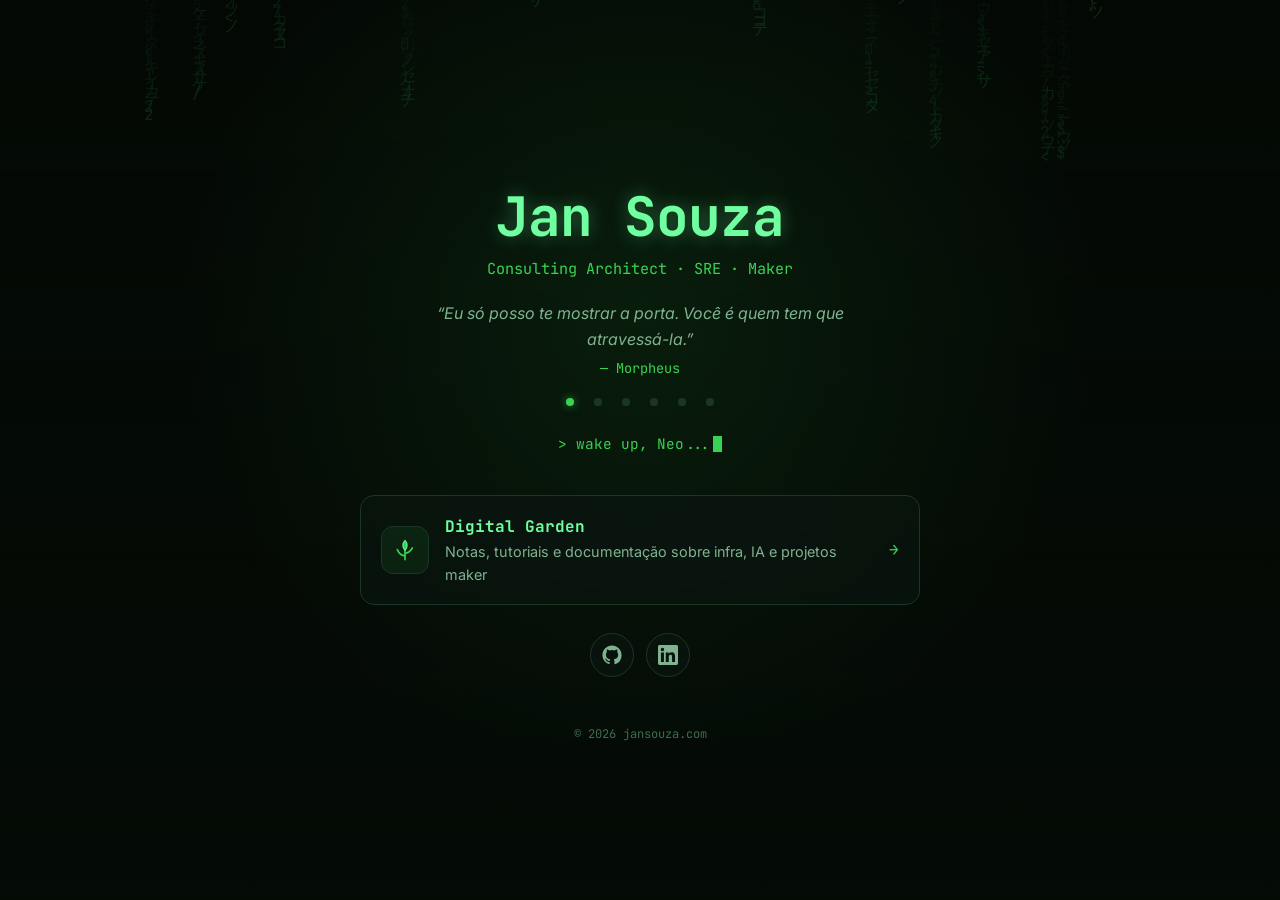
==== index.html @ 9cabb26e "add favicon and apple touch icon; create index.html structure" ====
<!doctype html>
<html lang="pt-BR">
<head>
  <meta charset="utf-8">
  <meta name="viewport" content="width=device-width, initial-scale=1">
  <title>Jan Souza</title>
  <meta name="description" content="Jan Souza: Consulting Architect, SRE e maker. Notas sobre infraestrutura, IA, automação e invenções de fim de semana.">
  <meta name="theme-color" content="#050b06">

  <meta property="og:type" content="website">
  <meta property="og:url" content="https://jansouza.com/">
  <meta property="og:title" content="Jan Souza">
  <meta property="og:description" content="Consulting Architect, SRE e maker.">
  <meta name="twitter:card" content="summary">

  <link rel="icon" href="/favicon.ico" sizes="any">
  <link rel="icon" href="/favicon.svg" type="image/svg+xml">
  <link rel="apple-touch-icon" href="/apple-touch-icon.png">

  <link rel="preconnect" href="https://fonts.googleapis.com">
  <link rel="preconnect" href="https://fonts.gstatic.com" crossorigin>
  <link href="https://fonts.googleapis.com/css2?family=JetBrains+Mono:wght@500;700&family=Inter:wght@400;500;600&display=swap" rel="stylesheet">

  <style>
    :root {
      --bg: #050b06;
      --bg-raised: rgba(11, 22, 16, 0.72);
      --text: #d7f5df;
      --muted: #7fb390;
      --accent: #39d353;
      --accent-strong: #6fffa0;
      --border: #1c3626;
      --mono: "JetBrains Mono", "SFMono-Regular", Consolas, Menlo, monospace;
      --sans: "Inter", "Helvetica Neue", Helvetica, Arial, sans-serif;
    }

    *, *::before, *::after { box-sizing: border-box; }

    html, body { height: 100%; }

    body {
      margin: 0;
      font-family: var(--sans);
      font-size: 16px;
      line-height: 1.6;
      color: var(--text);
      background: var(--bg);
      -webkit-font-smoothing: antialiased;
      overflow-x: hidden;
    }

    /* Fundo: chuva de caracteres + brilho radial */
    #rain {
      position: fixed;
      inset: 0;
      width: 100%;
      height: 100%;
      z-index: 0;
      opacity: 0.35;
    }

    .glow {
      position: fixed;
      inset: 0;
      z-index: 0;
      pointer-events: none;
      background:
        radial-gradient(60vmax 60vmax at 50% 35%, rgba(57, 211, 83, 0.10), transparent 60%),
        linear-gradient(to bottom, rgba(5, 11, 6, 0.2), rgba(5, 11, 6, 0.85));
    }

    main {
      position: relative;
      z-index: 1;
      min-height: 100%;
      display: flex;
      flex-direction: column;
      align-items: center;
      justify-content: center;
      padding: 64px 16px 32px;
    }

    .hero {
      width: 100%;
      max-width: 560px;
      text-align: center;
      animation: rise 0.8s ease-out both;
    }

    h1 {
      margin: 0;
      font-family: var(--mono);
      font-size: clamp(2.4rem, 8vw, 3.4rem);
      font-weight: 700;
      line-height: 1.05;
      letter-spacing: -1px;
      color: var(--accent-strong);
      text-shadow: 0 0 18px rgba(111, 255, 160, 0.35);
    }

    .role {
      margin: 12px 0 0;
      font-family: var(--mono);
      font-size: 0.95rem;
      color: var(--accent);
    }

    /* Carrossel de frases: todas na mesma célula do grid, então a altura não pula */
    .quotes {
      display: grid;
      margin: 20px auto 0;
      max-width: 44ch;
    }

    .quote {
      grid-area: 1 / 1;
      margin: 0;
      opacity: 0;
      visibility: hidden;
      transition: opacity 0.6s, visibility 0.6s;
    }

    .quote.is-active {
      opacity: 1;
      visibility: visible;
    }

    .quote blockquote {
      margin: 0;
      color: var(--muted);
      font-style: italic;
    }

    .quote figcaption {
      margin-top: 6px;
      font-family: var(--mono);
      font-size: 0.85rem;
      color: var(--accent);
    }

    .quote-dots {
      display: flex;
      justify-content: center;
      gap: 4px;
      margin-top: 10px;
    }

    .quote-dots button {
      display: grid;
      place-items: center;
      width: 24px;
      height: 24px;
      padding: 0;
      border: 0;
      border-radius: 50%;
      background: none;
      cursor: pointer;
    }

    .quote-dots button::before {
      content: "";
      width: 8px;
      height: 8px;
      border-radius: 50%;
      background: var(--border);
      transition: background 0.2s, box-shadow 0.2s;
    }

    .quote-dots button[aria-current="true"]::before {
      background: var(--accent);
      box-shadow: 0 0 8px rgba(57, 211, 83, 0.6);
    }

    .quote-dots button:hover::before { background: var(--accent-strong); }

    .quote-dots button:focus-visible {
      outline: 1px solid var(--accent);
      outline-offset: 0;
    }

    .prompt {
      margin: 18px 0 0;
      font-family: var(--mono);
      font-size: 0.9rem;
      color: var(--accent);
    }

    .prompt .cursor {
      display: inline-block;
      width: 0.6em;
      height: 1.1em;
      margin-left: 2px;
      vertical-align: -0.2em;
      background: var(--accent);
      animation: blink 1.1s steps(1) infinite;
    }

    /* Links */
    .links {
      display: grid;
      gap: 14px;
      margin: 40px 0 0;
      padding: 0;
      list-style: none;
      text-align: left;
    }

    .card {
      display: flex;
      align-items: center;
      gap: 16px;
      padding: 18px 20px;
      border: 1px solid var(--border);
      border-radius: 14px;
      background: var(--bg-raised);
      backdrop-filter: blur(6px);
      -webkit-backdrop-filter: blur(6px);
      color: var(--text);
      text-decoration: none;
      transition: border-color 0.2s, transform 0.2s, box-shadow 0.2s;
    }

    .card:hover,
    .card:focus-visible {
      border-color: var(--accent);
      transform: translateY(-2px);
      box-shadow: 0 8px 30px rgba(57, 211, 83, 0.15);
      outline: none;
    }

    .card .icon {
      flex: none;
      display: grid;
      place-items: center;
      width: 48px;
      height: 48px;
      border-radius: 12px;
      background: rgba(57, 211, 83, 0.08);
      border: 1px solid var(--border);
    }

    .card .icon svg { width: 26px; height: 26px; }

    .card .label { flex: 1; min-width: 0; }

    .card .title {
      display: block;
      font-family: var(--mono);
      font-weight: 700;
      color: var(--accent-strong);
    }

    .card .desc {
      display: block;
      font-size: 0.9rem;
      color: var(--muted);
    }

    .card .arrow {
      flex: none;
      font-family: var(--mono);
      color: var(--accent);
      transition: transform 0.2s;
    }

    .card:hover .arrow { transform: translateX(4px); }

    /* Ícones sociais */
    .social {
      display: flex;
      justify-content: center;
      gap: 12px;
      margin: 28px 0 0;
      padding: 0;
      list-style: none;
    }

    .social a {
      display: grid;
      place-items: center;
      width: 44px;
      height: 44px;
      border: 1px solid var(--border);
      border-radius: 50%;
      background: var(--bg-raised);
      color: var(--muted);
      transition: color 0.2s, border-color 0.2s, box-shadow 0.2s;
    }

    .social a:hover,
    .social a:focus-visible {
      color: var(--accent-strong);
      border-color: var(--accent);
      box-shadow: 0 0 16px rgba(57, 211, 83, 0.3);
      outline: none;
    }

    .social svg { width: 20px; height: 20px; fill: currentColor; }

    footer {
      margin-top: 48px;
      font-family: var(--mono);
      font-size: 0.75rem;
      color: #3f6b4d;
    }

    @keyframes rise {
      from { opacity: 0; transform: translateY(16px); }
      to { opacity: 1; transform: none; }
    }

    @keyframes blink { 50% { opacity: 0; } }

    @media (prefers-reduced-motion: reduce) {
      *, *::before, *::after { animation: none !important; transition: none !important; }
      #rain { display: none; }
    }
  </style>
</head>
<body>
  <canvas id="rain" aria-hidden="true"></canvas>
  <div class="glow" aria-hidden="true"></div>

  <main>
    <section class="hero">
      <h1>Jan Souza</h1>
      <p class="role">Consulting Architect · SRE · Maker</p>

      <!-- Para adicionar uma frase, copie um bloco <figure> abaixo. -->
      <div class="carousel" aria-roledescription="carrossel" aria-label="Frases de Matrix">
        <div class="quotes">
          <figure class="quote is-active">
            <blockquote>“Eu só posso te mostrar a porta. Você é quem tem que atravessá-la.”</blockquote>
            <figcaption>— Morpheus</figcaption>
          </figure>
          <figure class="quote">
            <blockquote>“Não existe colher.”</blockquote>
            <figcaption>— Garoto da colher</figcaption>
          </figure>
          <figure class="quote">
            <blockquote>“Siga o coelho branco.”</blockquote>
            <figcaption>— Trinity</figcaption>
          </figure>
          <figure class="quote">
            <blockquote>“Existe uma diferença entre conhecer o caminho e trilhar o caminho.”</blockquote>
            <figcaption>— Morpheus</figcaption>
          </figure>
          <figure class="quote">
            <blockquote>“Ninguém pode ser informado do que é a Matrix. Você tem que ver por si mesmo.”</blockquote>
            <figcaption>— Morpheus</figcaption>
          </figure>
          <figure class="quote">
            <blockquote>“Liberte sua mente.”</blockquote>
            <figcaption>— Morpheus</figcaption>
          </figure>
        </div>
        <div class="quote-dots"></div>
      </div>
      <p class="prompt">&gt; wake up, Neo...<span class="cursor" aria-hidden="true"></span></p>

      <!-- Para adicionar um novo link, copie um bloco <li> abaixo. -->
      <ul class="links">
        <li>
          <a class="card" href="https://garden.jansouza.com">
            <span class="icon" aria-hidden="true">
              <svg viewBox="0 0 64 64" fill="none" stroke="#39d353" stroke-width="4" stroke-linecap="round" stroke-linejoin="round">
                <path d="M32 56V30"/>
                <path d="M32 46C24 46 17 40 13 31"/>
                <path d="M32 40C39 40 45 35 50 27"/>
                <path d="M32 33C25 27 25 15 32 8C39 15 39 27 32 33Z" fill="#39d353" stroke="#6fffa0" stroke-width="2.5"/>
              </svg>
            </span>
            <span class="label">
              <span class="title">Digital Garden</span>
              <span class="desc">Notas, tutoriais e documentação sobre infra, IA e projetos maker</span>
            </span>
            <span class="arrow" aria-hidden="true">→</span>
          </a>
        </li>
      </ul>

      <ul class="social">
        <li>
          <a href="https://github.com/jansouza" aria-label="GitHub" rel="me">
            <svg viewBox="0 0 24 24"><path d="M12 .5C5.65.5.5 5.65.5 12c0 5.08 3.29 9.39 7.86 10.91.58.11.79-.25.79-.56v-2c-3.2.7-3.87-1.37-3.87-1.37-.52-1.33-1.28-1.68-1.28-1.68-1.05-.72.08-.7.08-.7 1.16.08 1.77 1.19 1.77 1.19 1.03 1.77 2.7 1.26 3.36.96.1-.75.4-1.26.73-1.55-2.55-.29-5.24-1.28-5.24-5.69 0-1.26.45-2.29 1.19-3.1-.12-.29-.52-1.46.11-3.05 0 0 .97-.31 3.17 1.18a11 11 0 0 1 5.77 0c2.2-1.49 3.17-1.18 3.17-1.18.63 1.59.23 2.76.11 3.05.74.81 1.19 1.84 1.19 3.1 0 4.42-2.69 5.39-5.26 5.68.41.36.78 1.06.78 2.14v3.17c0 .31.21.68.8.56A11.5 11.5 0 0 0 23.5 12C23.5 5.65 18.35.5 12 .5Z"/></svg>
          </a>
        </li>
        <li>
          <a href="https://www.linkedin.com/in/jansouza" aria-label="LinkedIn" rel="me">
            <svg viewBox="0 0 24 24"><path d="M20.45 20.45h-3.56v-5.57c0-1.33-.02-3.04-1.85-3.04-1.85 0-2.14 1.45-2.14 2.94v5.67H9.35V9h3.41v1.56h.05c.48-.9 1.64-1.85 3.37-1.85 3.6 0 4.27 2.37 4.27 5.46v6.28ZM5.34 7.43a2.06 2.06 0 1 1 0-4.13 2.06 2.06 0 0 1 0 4.13ZM7.12 20.45H3.56V9h3.56v11.45ZM22.22 0H1.77C.79 0 0 .77 0 1.73v20.54C0 23.23.79 24 1.77 24h20.45c.98 0 1.78-.77 1.78-1.73V1.73C24 .77 23.2 0 22.22 0Z"/></svg>
          </a>
        </li>
      </ul>
    </section>

    <footer>© <span id="year">2026</span> jansouza.com</footer>
  </main>

  <script>
    document.getElementById("year").textContent = new Date().getFullYear();

    // Carrossel de frases: troca sozinho a cada 7s e pausa com mouse ou foco em cima
    (function () {
      var carousel = document.querySelector(".carousel");
      var quotes = carousel.querySelectorAll(".quote");
      var dots = carousel.querySelector(".quote-dots");
      var auto = !window.matchMedia("(prefers-reduced-motion: reduce)").matches;
      var current = 0;
      var timer = null;

      quotes.forEach(function (quote, i) {
        var dot = document.createElement("button");
        dot.type = "button";
        dot.setAttribute("aria-label", "Frase " + (i + 1));
        dot.addEventListener("click", function () { show(i); });
        dots.appendChild(dot);
      });
      dots.children[0].setAttribute("aria-current", "true");

      function show(i) {
        quotes[current].classList.remove("is-active");
        dots.children[current].removeAttribute("aria-current");
        current = i;
        quotes[current].classList.add("is-active");
        dots.children[current].setAttribute("aria-current", "true");
      }

      function start() {
        if (!auto || timer) return;
        timer = setInterval(function () { show((current + 1) % quotes.length); }, 7000);
      }

      function stop() {
        clearInterval(timer);
        timer = null;
      }

      carousel.addEventListener("mouseenter", stop);
      carousel.addEventListener("mouseleave", start);
      carousel.addEventListener("focusin", stop);
      carousel.addEventListener("focusout", start);
      start();
    })();

    // Chuva de caracteres no fundo (desligada com prefers-reduced-motion)
    (function () {
      if (window.matchMedia("(prefers-reduced-motion: reduce)").matches) return;

      var canvas = document.getElementById("rain");
      var ctx = canvas.getContext("2d");
      var chars = "アイウエオカキクケコサシスセソタチツテトナニヌネノ0123456789{}<>/=;$".split("");
      var size = 16;
      var columns, drops;

      function resize() {
        var dpr = window.devicePixelRatio || 1;
        canvas.width = window.innerWidth * dpr;
        canvas.height = window.innerHeight * dpr;
        ctx.setTransform(dpr, 0, 0, dpr, 0, 0);
        columns = Math.ceil(window.innerWidth / size);
        drops = Array.from({ length: columns }, function () {
          return Math.random() * -window.innerHeight / size;
        });
      }

      function draw() {
        ctx.fillStyle = "rgba(5, 11, 6, 0.12)";
        ctx.fillRect(0, 0, window.innerWidth, window.innerHeight);
        ctx.font = size + "px 'JetBrains Mono', monospace";

        for (var i = 0; i < columns; i++) {
          var ch = chars[Math.floor(Math.random() * chars.length)];
          ctx.fillStyle = Math.random() > 0.97 ? "#6fffa0" : "#1f7a35";
          ctx.fillText(ch, i * size, drops[i] * size);
          if (drops[i] * size > window.innerHeight && Math.random() > 0.975) drops[i] = 0;
          drops[i] += 0.5;
        }
      }

      resize();
      window.addEventListener("resize", resize);

      var last = 0;
      (function loop(t) {
        if (t - last > 50) { draw(); last = t; }
        requestAnimationFrame(loop);
      })(0);
    })();
  </script>
</body>
</html>
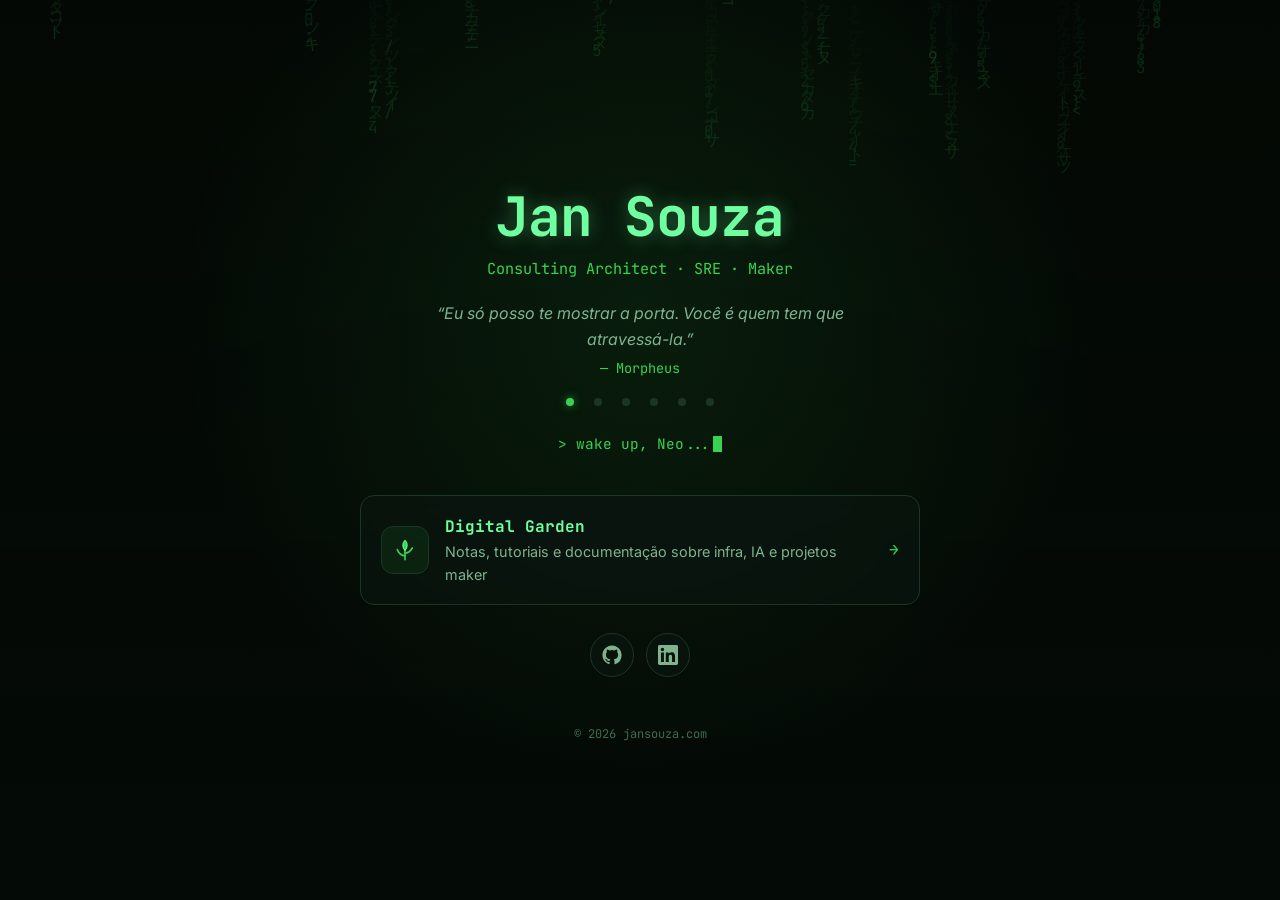
==== commit 05ebf07e: "update README.md for clarity; add Open Graph metadata, robots.txt, and sitemap.xml" ====
--- a/index.html
+++ b/index.html
@@ -3,19 +3,53 @@
 <head>
   <meta charset="utf-8">
   <meta name="viewport" content="width=device-width, initial-scale=1">
-  <title>Jan Souza</title>
+  <title>Jan Souza · Consulting Architect e SRE</title>
   <meta name="description" content="Jan Souza: Consulting Architect, SRE e maker. Notas sobre infraestrutura, IA, automação e invenções de fim de semana.">
   <meta name="theme-color" content="#050b06">
+  <link rel="canonical" href="https://jansouza.com/">
 
   <meta property="og:type" content="website">
   <meta property="og:url" content="https://jansouza.com/">
   <meta property="og:title" content="Jan Souza">
   <meta property="og:description" content="Consulting Architect, SRE e maker.">
-  <meta name="twitter:card" content="summary">
+  <meta property="og:locale" content="pt_BR">
+  <meta property="og:image" content="https://jansouza.com/assets/og-image.png">
+  <meta property="og:image:width" content="1200">
+  <meta property="og:image:height" content="630">
+  <meta property="og:image:alt" content="Jan Souza, Consulting Architect, SRE e maker, sobre uma chuva de caracteres verdes">
+  <meta name="twitter:card" content="summary_large_image">
 
   <link rel="icon" href="/favicon.ico" sizes="any">
   <link rel="icon" href="/favicon.svg" type="image/svg+xml">
   <link rel="apple-touch-icon" href="/apple-touch-icon.png">
+
+  <script type="application/ld+json">
+  {
+    "@context": "https://schema.org",
+    "@graph": [
+      {
+        "@type": "WebSite",
+        "@id": "https://jansouza.com/#website",
+        "url": "https://jansouza.com/",
+        "name": "Jan Souza",
+        "inLanguage": "pt-BR",
+        "publisher": { "@id": "https://jansouza.com/#person" }
+      },
+      {
+        "@type": "Person",
+        "@id": "https://jansouza.com/#person",
+        "name": "Jan Souza",
+        "url": "https://jansouza.com/",
+        "jobTitle": "Consulting Architect",
+        "sameAs": [
+          "https://github.com/jansouza",
+          "https://www.linkedin.com/in/jansouza",
+          "https://garden.jansouza.com"
+        ]
+      }
+    ]
+  }
+  </script>
 
   <link rel="preconnect" href="https://fonts.googleapis.com">
   <link rel="preconnect" href="https://fonts.gstatic.com" crossorigin>
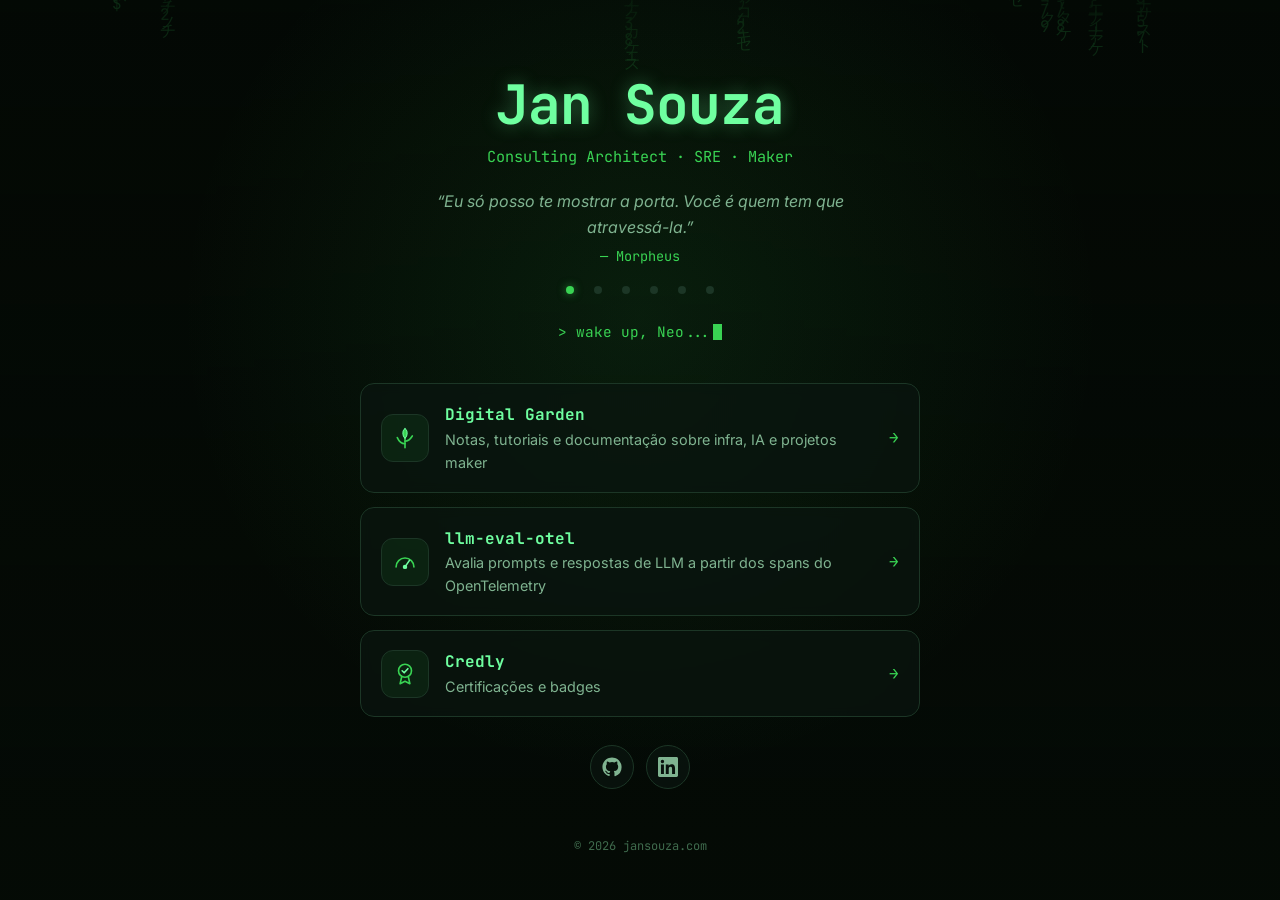
==== commit c3f24a36: "add links to Credly profile and llm-eval project in index.html" ====
--- a/index.html
+++ b/index.html
@@ -44,6 +44,7 @@
         "sameAs": [
           "https://github.com/jansouza",
           "https://www.linkedin.com/in/jansouza",
+          "https://www.credly.com/users/jan.souza",
           "https://garden.jansouza.com"
         ]
       }
@@ -411,6 +412,38 @@
             <span class="arrow" aria-hidden="true">→</span>
           </a>
         </li>
+        <li>
+          <a class="card" href="https://llm-eval.jansouza.com/">
+            <span class="icon" aria-hidden="true">
+              <svg viewBox="0 0 64 64" fill="none" stroke="#39d353" stroke-width="4" stroke-linecap="round" stroke-linejoin="round">
+                <path d="M10 44A22 22 0 0 1 54 44"/>
+                <path d="M32 44L43 28" stroke="#6fffa0"/>
+                <circle cx="32" cy="44" r="3.5" fill="#6fffa0" stroke="#6fffa0"/>
+              </svg>
+            </span>
+            <span class="label">
+              <span class="title">llm-eval-otel</span>
+              <span class="desc">Avalia prompts e respostas de LLM a partir dos spans do OpenTelemetry</span>
+            </span>
+            <span class="arrow" aria-hidden="true">→</span>
+          </a>
+        </li>
+        <li>
+          <a class="card" href="https://www.credly.com/users/jan.souza" rel="me">
+            <span class="icon" aria-hidden="true">
+              <svg viewBox="0 0 64 64" fill="none" stroke="#39d353" stroke-width="4" stroke-linecap="round" stroke-linejoin="round">
+                <path d="M24 38L20 56L32 50L44 56L40 38"/>
+                <circle cx="32" cy="24" r="16"/>
+                <path d="M25 24L30 29L39 19" stroke="#6fffa0"/>
+              </svg>
+            </span>
+            <span class="label">
+              <span class="title">Credly</span>
+              <span class="desc">Certificações e badges</span>
+            </span>
+            <span class="arrow" aria-hidden="true">→</span>
+          </a>
+        </li>
       </ul>
 
       <ul class="social">
